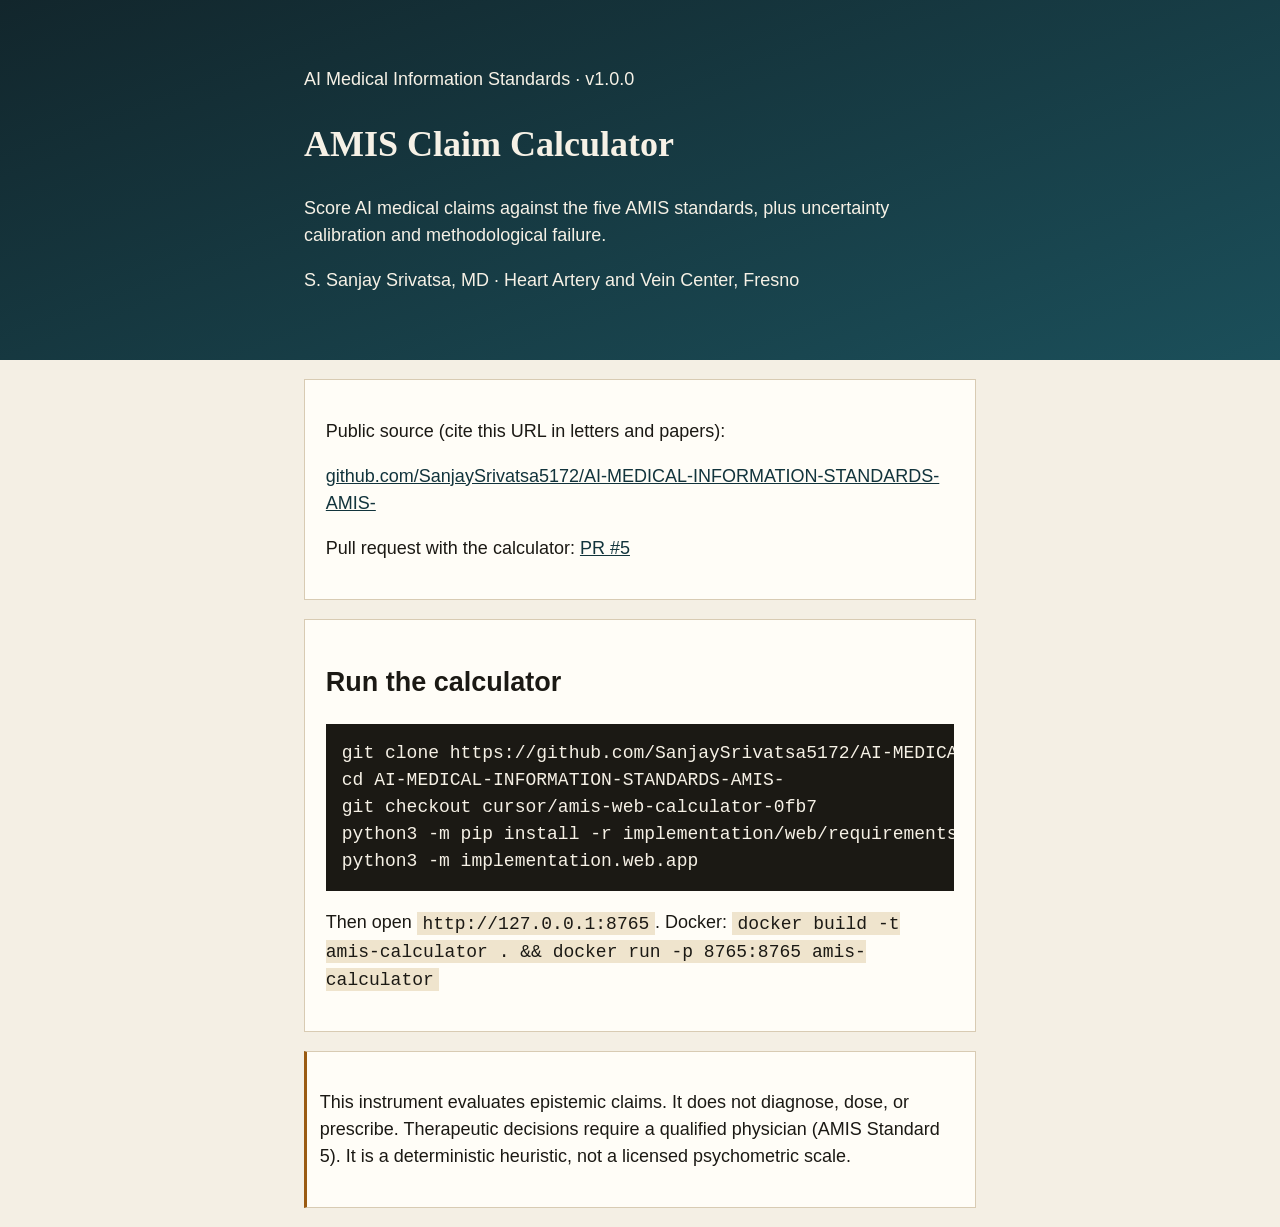
==== site/index.html @ 0a65e1d4 "Publish the calculator from the existing public AMIS repository. Add Docker, Render config, CI, and " ====
<!DOCTYPE html>
<html lang="en">
<head>
  <meta charset="utf-8" />
  <meta name="viewport" content="width=device-width, initial-scale=1" />
  <title>AMIS Claim Calculator — S. Sanjay Srivatsa, MD</title>
  <style>
    :root { color-scheme: light; }
    body { margin: 0; font: 18px/1.5 "IBM Plex Sans", "Helvetica Neue", sans-serif; background: #f4efe4; color: #1b1914; }
    header { background: linear-gradient(160deg, #12262c, #1b4f5a); color: #f6f1e6; padding: 3rem 1.25rem; }
    main, header div, footer { max-width: 42rem; margin: 0 auto; }
    h1 { font-family: Georgia, serif; font-weight: 600; }
    a { color: #12343c; }
    .card { background: #fffdf7; border: 1px solid #d8cbb3; padding: 1.2rem 1.3rem; margin: 1.2rem auto; max-width: 42rem; }
    code { background: #efe4cd; padding: 0.1rem 0.35rem; }
    pre { background: #1b1914; color: #f6f1e6; padding: 1rem; overflow: auto; }
    .warn { border-left: 3px solid #9a5b12; padding-left: 0.8rem; }
  </style>
</head>
<body>
  <header>
    <div>
      <p>AI Medical Information Standards · v1.0.0</p>
      <h1>AMIS Claim Calculator</h1>
      <p>Score AI medical claims against the five AMIS standards, plus uncertainty calibration and methodological failure.</p>
      <p>S. Sanjay Srivatsa, MD · Heart Artery and Vein Center, Fresno</p>
    </div>
  </header>
  <main>
    <div class="card">
      <p>Public source (cite this URL in letters and papers):</p>
      <p><a href="https://github.com/SanjaySrivatsa5172/AI-MEDICAL-INFORMATION-STANDARDS-AMIS-">github.com/SanjaySrivatsa5172/AI-MEDICAL-INFORMATION-STANDARDS-AMIS-</a></p>
      <p>Pull request with the calculator: <a href="https://github.com/SanjaySrivatsa5172/AI-MEDICAL-INFORMATION-STANDARDS-AMIS-/pull/5">PR #5</a></p>
    </div>
    <div class="card">
      <h2>Run the calculator</h2>
      <pre>git clone https://github.com/SanjaySrivatsa5172/AI-MEDICAL-INFORMATION-STANDARDS-AMIS-.git
cd AI-MEDICAL-INFORMATION-STANDARDS-AMIS-
git checkout cursor/amis-web-calculator-0fb7
python3 -m pip install -r implementation/web/requirements.txt
python3 -m implementation.web.app</pre>
      <p>Then open <code>http://127.0.0.1:8765</code>. Docker: <code>docker build -t amis-calculator . && docker run -p 8765:8765 amis-calculator</code></p>
    </div>
    <div class="card warn">
      <p>This instrument evaluates epistemic claims. It does not diagnose, dose, or prescribe. Therapeutic decisions require a qualified physician (AMIS Standard 5). It is a deterministic heuristic, not a licensed psychometric scale.</p>
    </div>
  </main>
</body>
</html>
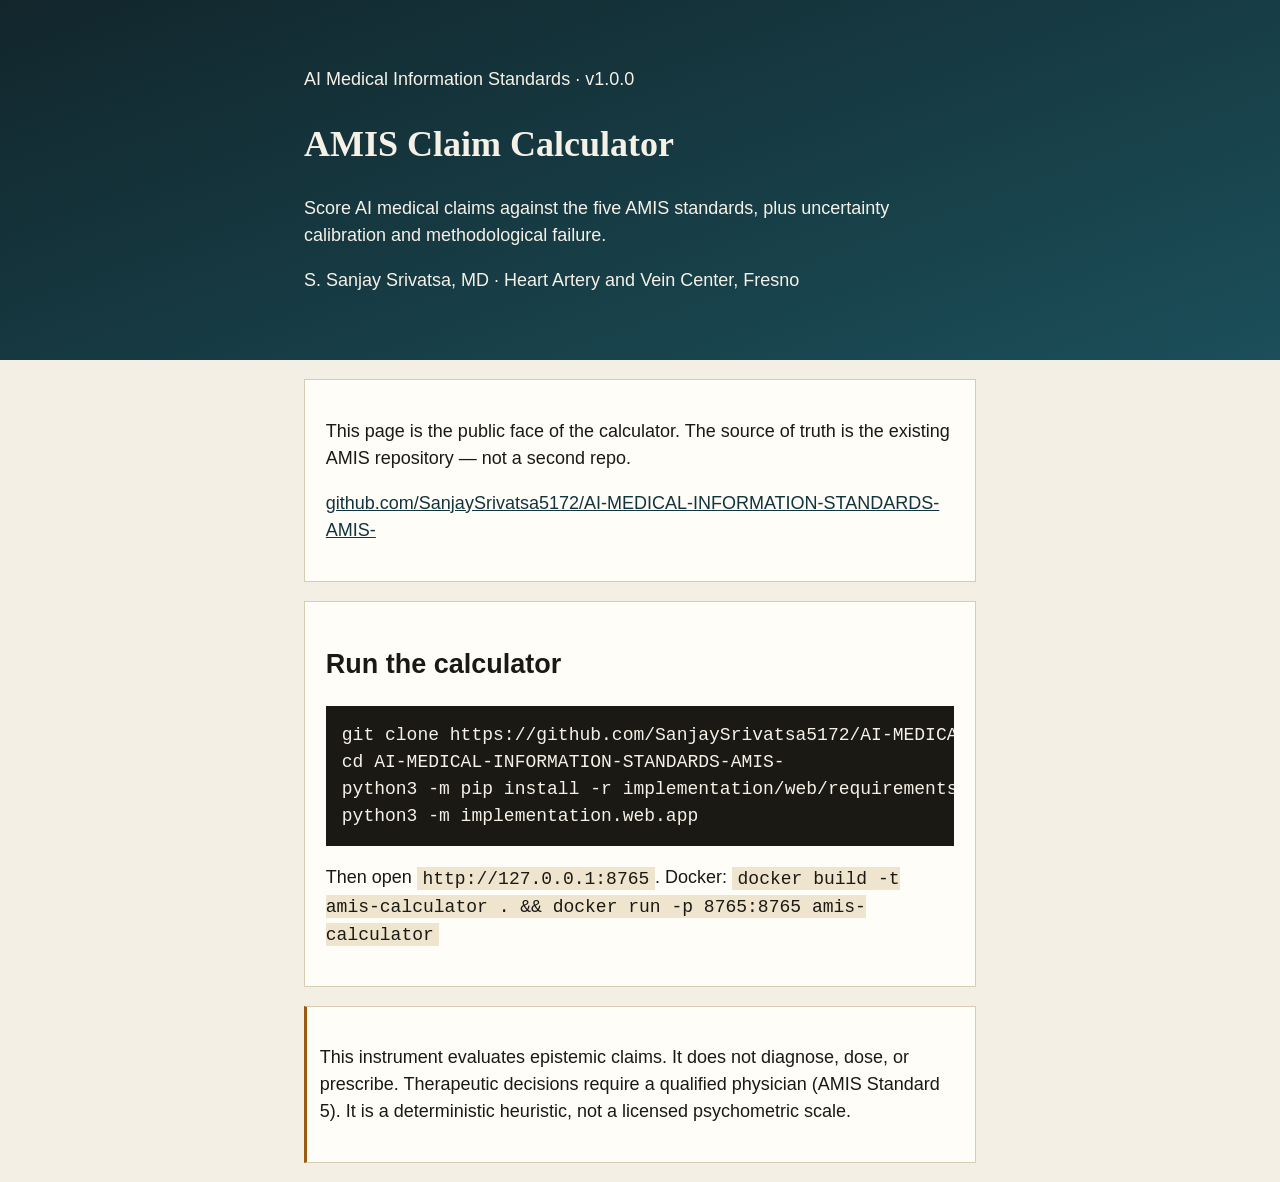
==== commit c89eb27d: "Put the calculator on the public face of the AMIS repository. Mobile Favorites already lists this re" ====
--- a/site/index.html
+++ b/site/index.html
@@ -28,18 +28,16 @@
   </header>
   <main>
     <div class="card">
-      <p>Public source (cite this URL in letters and papers):</p>
+      <p>This page is the public face of the calculator. The source of truth is the existing AMIS repository — not a second repo.</p>
       <p><a href="https://github.com/SanjaySrivatsa5172/AI-MEDICAL-INFORMATION-STANDARDS-AMIS-">github.com/SanjaySrivatsa5172/AI-MEDICAL-INFORMATION-STANDARDS-AMIS-</a></p>
-      <p>Pull request with the calculator: <a href="https://github.com/SanjaySrivatsa5172/AI-MEDICAL-INFORMATION-STANDARDS-AMIS-/pull/5">PR #5</a></p>
     </div>
     <div class="card">
       <h2>Run the calculator</h2>
       <pre>git clone https://github.com/SanjaySrivatsa5172/AI-MEDICAL-INFORMATION-STANDARDS-AMIS-.git
 cd AI-MEDICAL-INFORMATION-STANDARDS-AMIS-
-git checkout cursor/amis-web-calculator-0fb7
 python3 -m pip install -r implementation/web/requirements.txt
 python3 -m implementation.web.app</pre>
-      <p>Then open <code>http://127.0.0.1:8765</code>. Docker: <code>docker build -t amis-calculator . && docker run -p 8765:8765 amis-calculator</code></p>
+      <p>Then open <code>http://127.0.0.1:8765</code>. Docker: <code>docker build -t amis-calculator . &amp;&amp; docker run -p 8765:8765 amis-calculator</code></p>
     </div>
     <div class="card warn">
       <p>This instrument evaluates epistemic claims. It does not diagnose, dose, or prescribe. Therapeutic decisions require a qualified physician (AMIS Standard 5). It is a deterministic heuristic, not a licensed psychometric scale.</p>
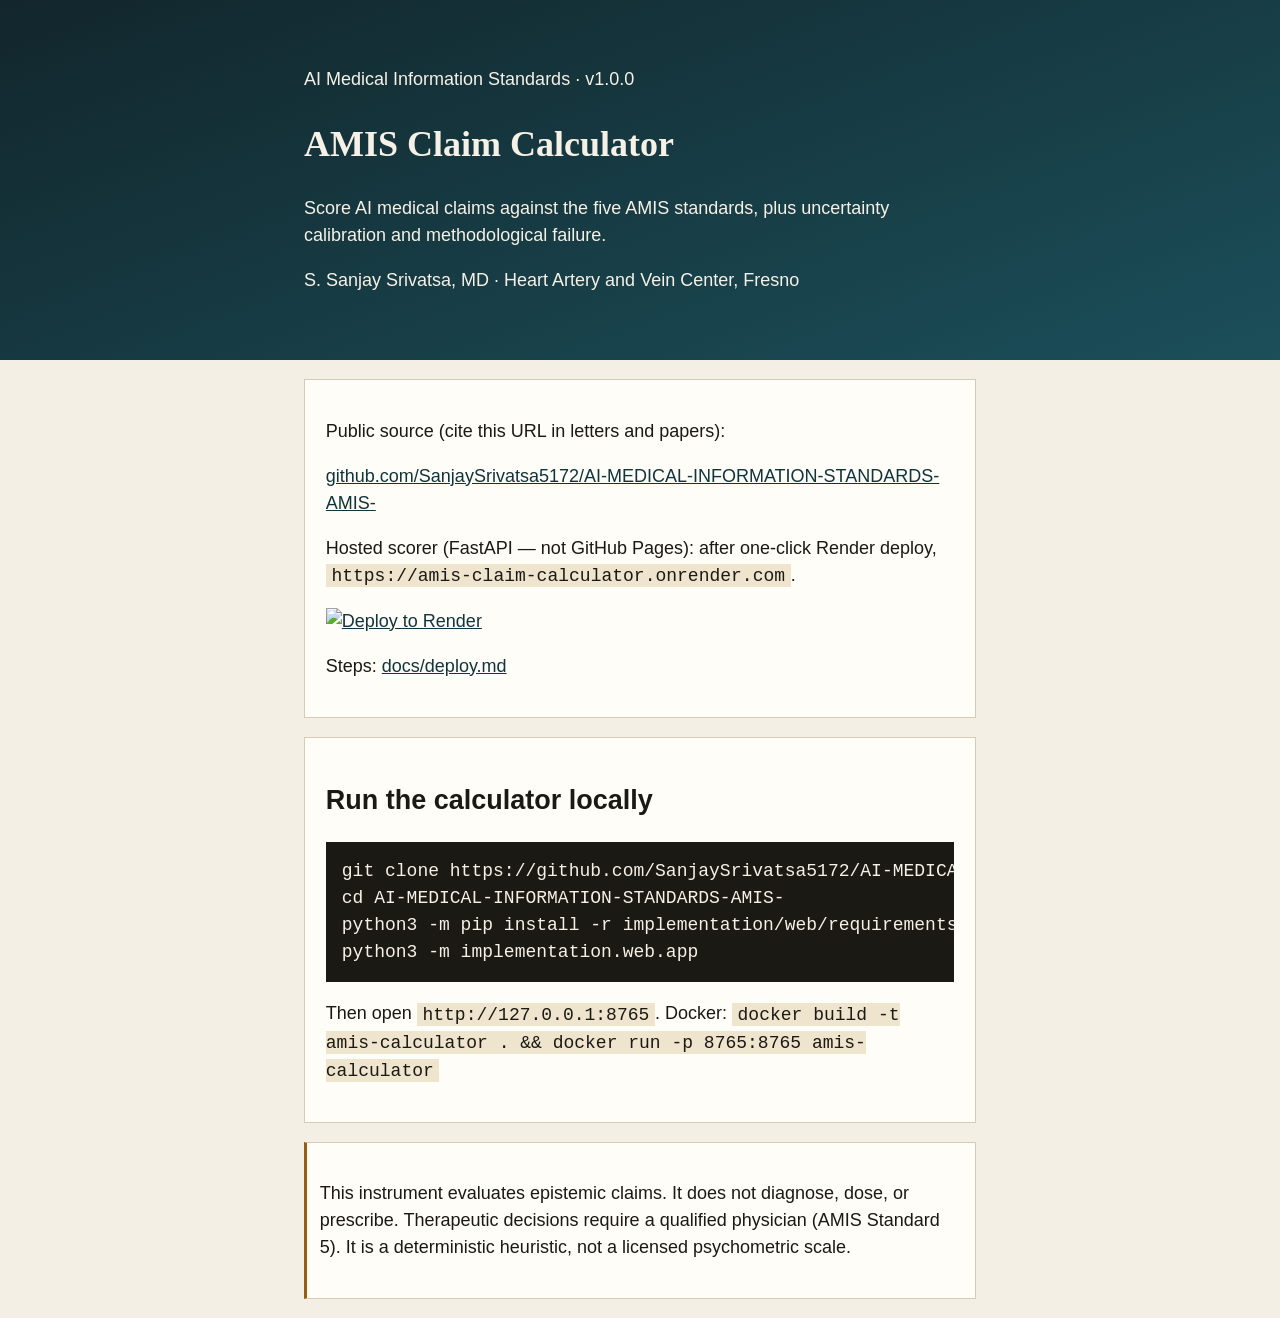
==== commit a596d7bd: "Add one-click Render deploy for the AMIS calculator. Use native Python and Render's PORT so the free" ====
--- a/site/index.html
+++ b/site/index.html
@@ -28,16 +28,19 @@
   </header>
   <main>
     <div class="card">
-      <p>This page is the public face of the calculator. The source of truth is the existing AMIS repository — not a second repo.</p>
+      <p>Public source (cite this URL in letters and papers):</p>
       <p><a href="https://github.com/SanjaySrivatsa5172/AI-MEDICAL-INFORMATION-STANDARDS-AMIS-">github.com/SanjaySrivatsa5172/AI-MEDICAL-INFORMATION-STANDARDS-AMIS-</a></p>
+      <p>Hosted scorer (FastAPI — not GitHub Pages): after one-click Render deploy, <code>https://amis-claim-calculator.onrender.com</code>.</p>
+      <p><a href="https://render.com/deploy?repo=https://github.com/SanjaySrivatsa5172/AI-MEDICAL-INFORMATION-STANDARDS-AMIS-"><img alt="Deploy to Render" src="https://render.com/images/deploy-to-render-button.svg" /></a></p>
+      <p>Steps: <a href="https://github.com/SanjaySrivatsa5172/AI-MEDICAL-INFORMATION-STANDARDS-AMIS-/blob/main/docs/deploy.md">docs/deploy.md</a></p>
     </div>
     <div class="card">
-      <h2>Run the calculator</h2>
+      <h2>Run the calculator locally</h2>
       <pre>git clone https://github.com/SanjaySrivatsa5172/AI-MEDICAL-INFORMATION-STANDARDS-AMIS-.git
 cd AI-MEDICAL-INFORMATION-STANDARDS-AMIS-
 python3 -m pip install -r implementation/web/requirements.txt
 python3 -m implementation.web.app</pre>
-      <p>Then open <code>http://127.0.0.1:8765</code>. Docker: <code>docker build -t amis-calculator . &amp;&amp; docker run -p 8765:8765 amis-calculator</code></p>
+      <p>Then open <code>http://127.0.0.1:8765</code>. Docker: <code>docker build -t amis-calculator . && docker run -p 8765:8765 amis-calculator</code></p>
     </div>
     <div class="card warn">
       <p>This instrument evaluates epistemic claims. It does not diagnose, dose, or prescribe. Therapeutic decisions require a qualified physician (AMIS Standard 5). It is a deterministic heuristic, not a licensed psychometric scale.</p>
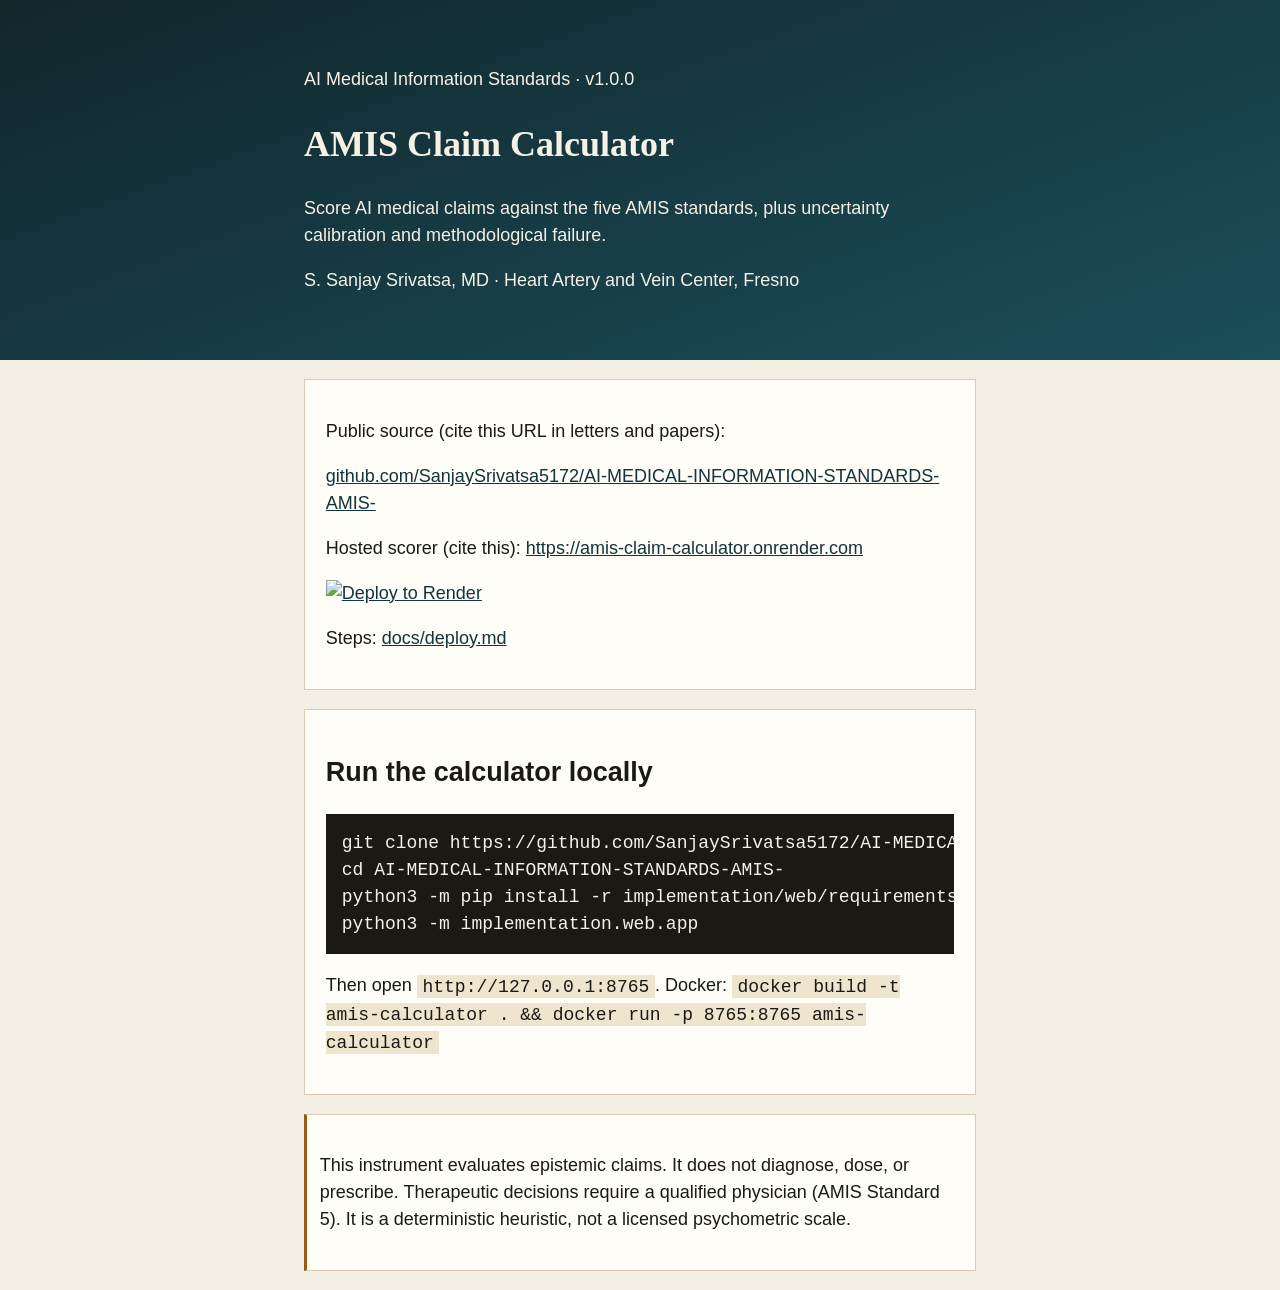
==== commit 33de14d2: "Cite the live Render calculator URL in the letter and docs. https://amis-claim-calculator.onrender.c" ====
--- a/site/index.html
+++ b/site/index.html
@@ -30,7 +30,7 @@
     <div class="card">
       <p>Public source (cite this URL in letters and papers):</p>
       <p><a href="https://github.com/SanjaySrivatsa5172/AI-MEDICAL-INFORMATION-STANDARDS-AMIS-">github.com/SanjaySrivatsa5172/AI-MEDICAL-INFORMATION-STANDARDS-AMIS-</a></p>
-      <p>Hosted scorer (FastAPI — not GitHub Pages): after one-click Render deploy, <code>https://amis-claim-calculator.onrender.com</code>.</p>
+      <p>Hosted scorer (cite this): <a href="https://amis-claim-calculator.onrender.com">https://amis-claim-calculator.onrender.com</a></p>
       <p><a href="https://render.com/deploy?repo=https://github.com/SanjaySrivatsa5172/AI-MEDICAL-INFORMATION-STANDARDS-AMIS-"><img alt="Deploy to Render" src="https://render.com/images/deploy-to-render-button.svg" /></a></p>
       <p>Steps: <a href="https://github.com/SanjaySrivatsa5172/AI-MEDICAL-INFORMATION-STANDARDS-AMIS-/blob/main/docs/deploy.md">docs/deploy.md</a></p>
     </div>
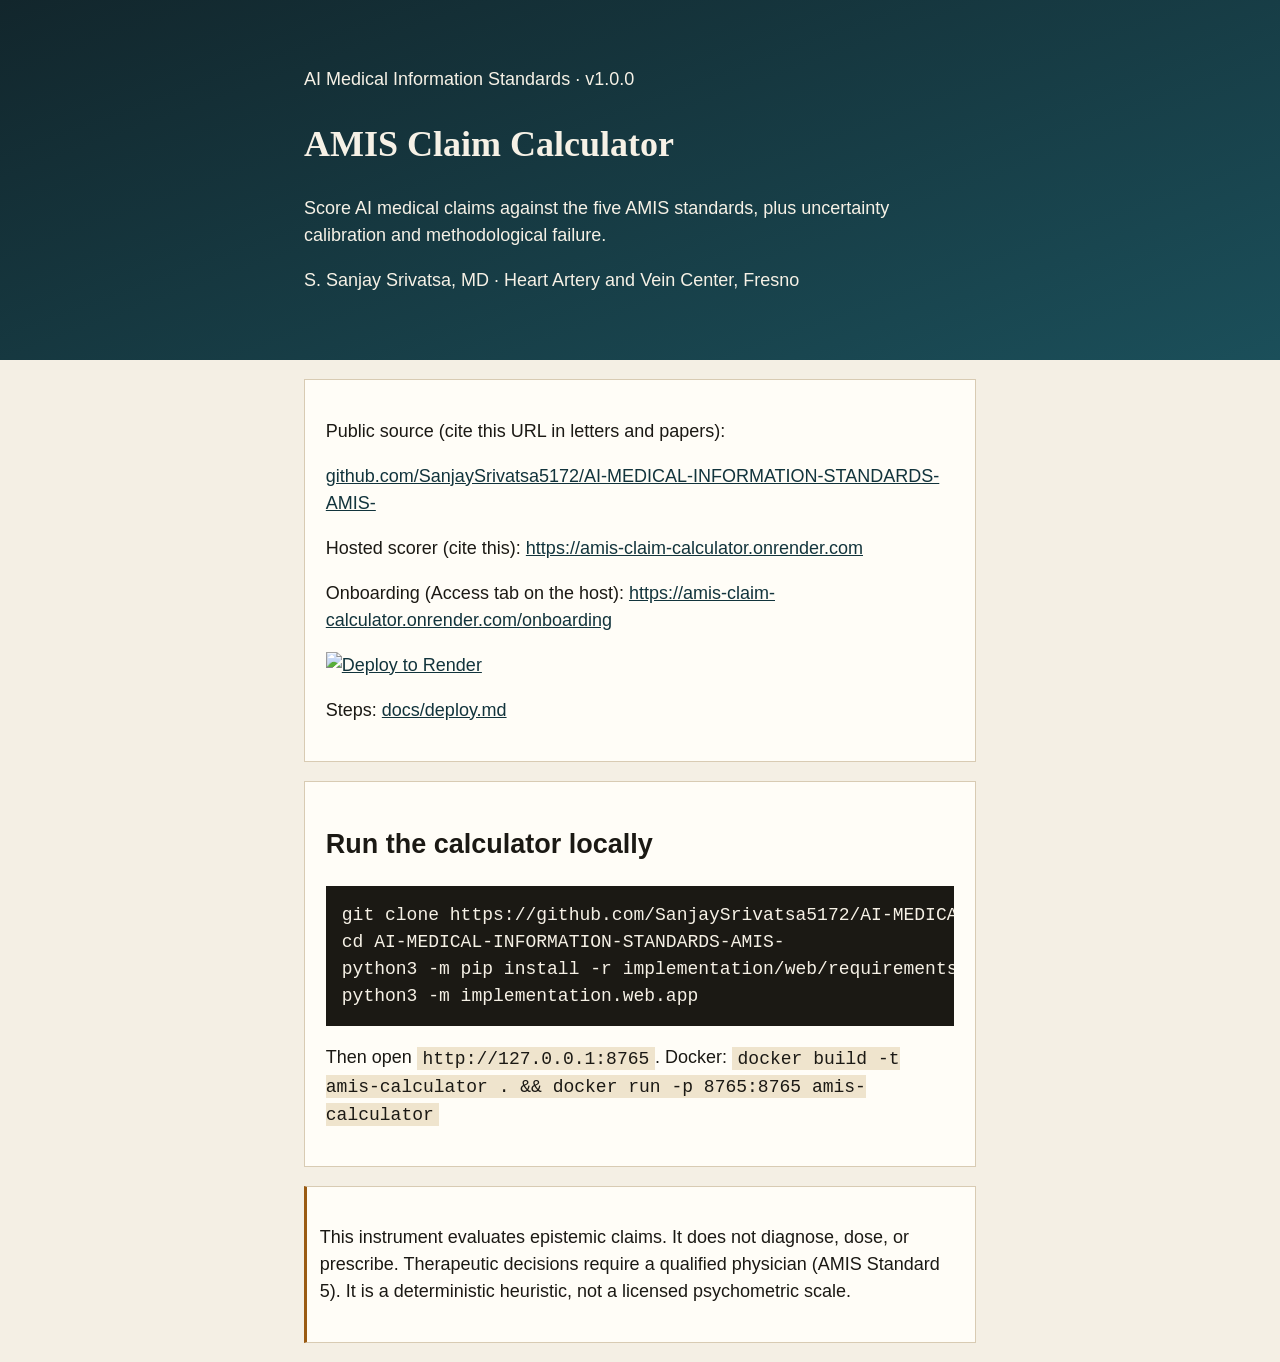
==== commit fe739a5b: "Add calculator onboarding page and Access tabs. Readers get a use guide at /onboarding and a sticky " ====
--- a/site/index.html
+++ b/site/index.html
@@ -31,6 +31,7 @@
       <p>Public source (cite this URL in letters and papers):</p>
       <p><a href="https://github.com/SanjaySrivatsa5172/AI-MEDICAL-INFORMATION-STANDARDS-AMIS-">github.com/SanjaySrivatsa5172/AI-MEDICAL-INFORMATION-STANDARDS-AMIS-</a></p>
       <p>Hosted scorer (cite this): <a href="https://amis-claim-calculator.onrender.com">https://amis-claim-calculator.onrender.com</a></p>
+      <p>Onboarding (Access tab on the host): <a href="https://amis-claim-calculator.onrender.com/onboarding">https://amis-claim-calculator.onrender.com/onboarding</a></p>
       <p><a href="https://render.com/deploy?repo=https://github.com/SanjaySrivatsa5172/AI-MEDICAL-INFORMATION-STANDARDS-AMIS-"><img alt="Deploy to Render" src="https://render.com/images/deploy-to-render-button.svg" /></a></p>
       <p>Steps: <a href="https://github.com/SanjaySrivatsa5172/AI-MEDICAL-INFORMATION-STANDARDS-AMIS-/blob/main/docs/deploy.md">docs/deploy.md</a></p>
     </div>
